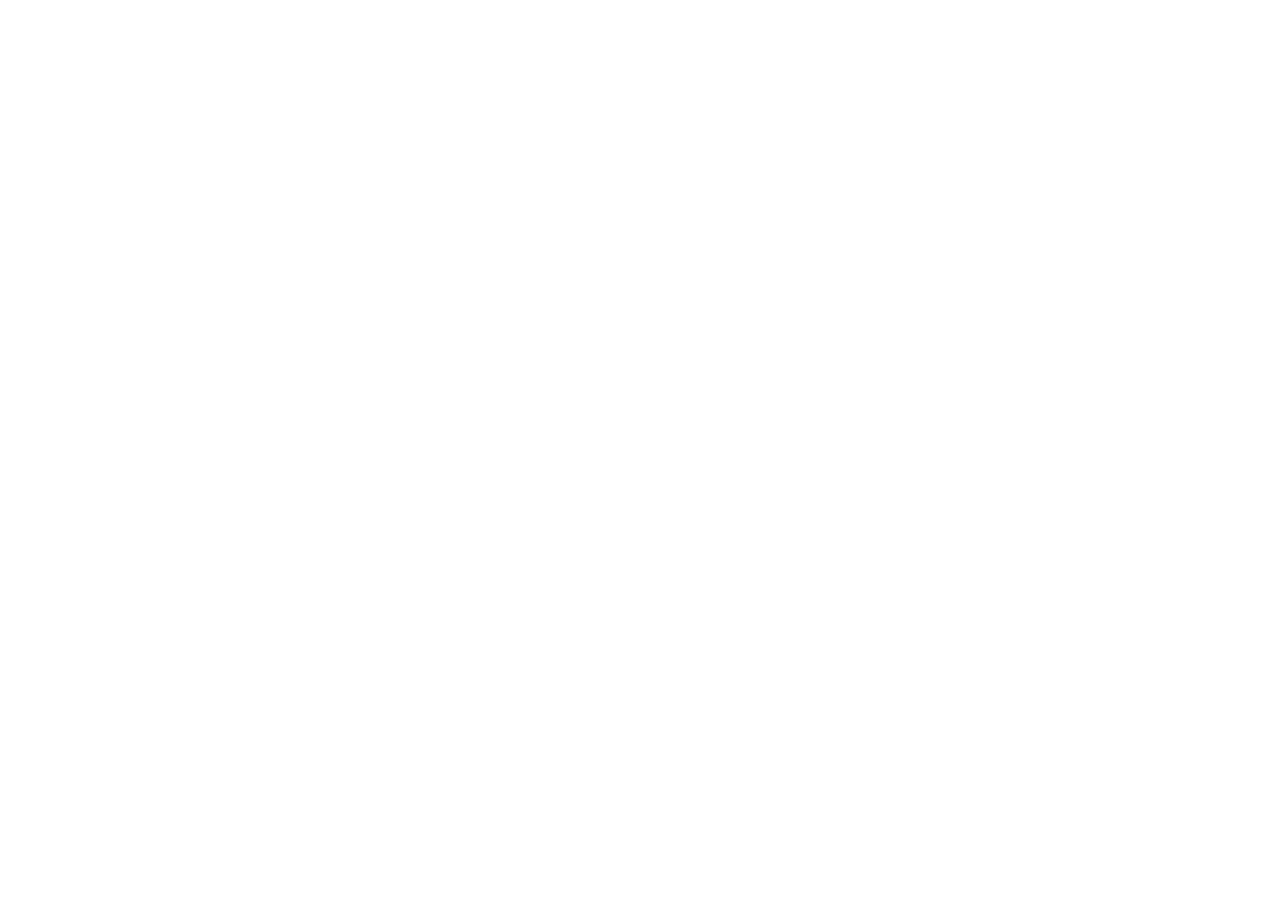
==== index.html @ ed99cd88 "first commit" ====
<!DOCTYPE html>
<html lang="en">
<head>
    <meta charset="UTF-8">
    <meta name="viewport" content="width=device-width, initial-scale=1.0">
    <title>Document</title>
    <link rel="stylesheet" href="styles/style.css">
</head>
<body>
    
</body>
</html>
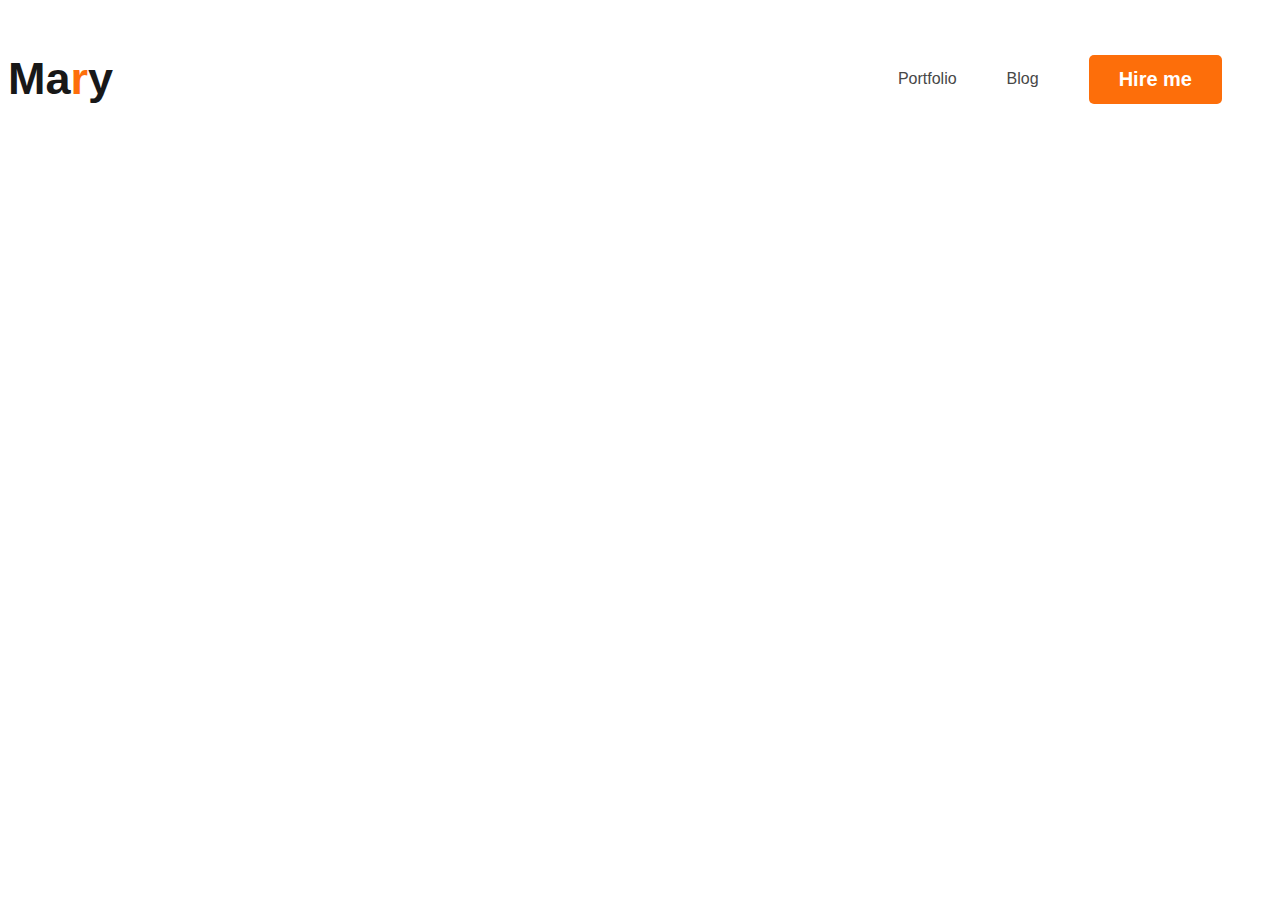
==== commit 27a81c01: "added nav bar" ====
--- a/index.html
+++ b/index.html
@@ -3,10 +3,32 @@
 <head>
     <meta charset="UTF-8">
     <meta name="viewport" content="width=device-width, initial-scale=1.0">
-    <title>Document</title>
+    <title>Web developer</title>
+    
+    <link rel="preconnect" href="https://fonts.googleapis.com">
+    <link rel="preconnect" href="https://fonts.gstatic.com" crossorigin>
+    <link href="https://fonts.googleapis.com/css2?family=Open+Sans:wght@800&display=swap" rel="stylesheet">
+
+    
     <link rel="stylesheet" href="styles/style.css">
 </head>
 <body>
-    
+    <header>
+        <nav>
+            <h3 class="nav-title ">Ma<span class="text-primary">r</span>y</h3>
+            <ul>
+                <li><a href="">Portfolio</a></li>
+                <li><a href="">Blog</a></li>
+                <li><button class="btn-primary">Hire me</button></li>
+            </ul>
+        </nav>
+
+    </header>
+    <main>
+
+    </main>
+    <footer>
+
+    </footer>
 </body>
 </html>--- a/styles/style.css
+++ b/styles/style.css
@@ -0,0 +1,41 @@
+/* nav related style */
+.btn-primary{
+    border-radius: 5px;
+    background: #FD6E0A;
+    border:0;
+    color: white;
+    font-size: 20px;
+    font-weight: 700;
+    padding: 13px 30px;
+}
+
+/* share sytles */
+body{
+    font-family: 'Open Sans', sans-serif;
+    font-family: 'Lato', sans-serif;
+}
+.text-primary{
+    color:#FD6E0A;
+}
+nav{
+    display: flex;
+    justify-content: space-between;
+    align-items: center;
+}
+.nav-title{
+    color: #181818;
+    font-size: 45px;
+    font-weight: 800;
+}
+nav > ul {
+    display: flex;
+    align-items: center;
+}
+nav li{
+    list-style: none;
+    margin-right: 50px;
+}
+nav a{
+    text-decoration: none;
+    color: #474747;
+}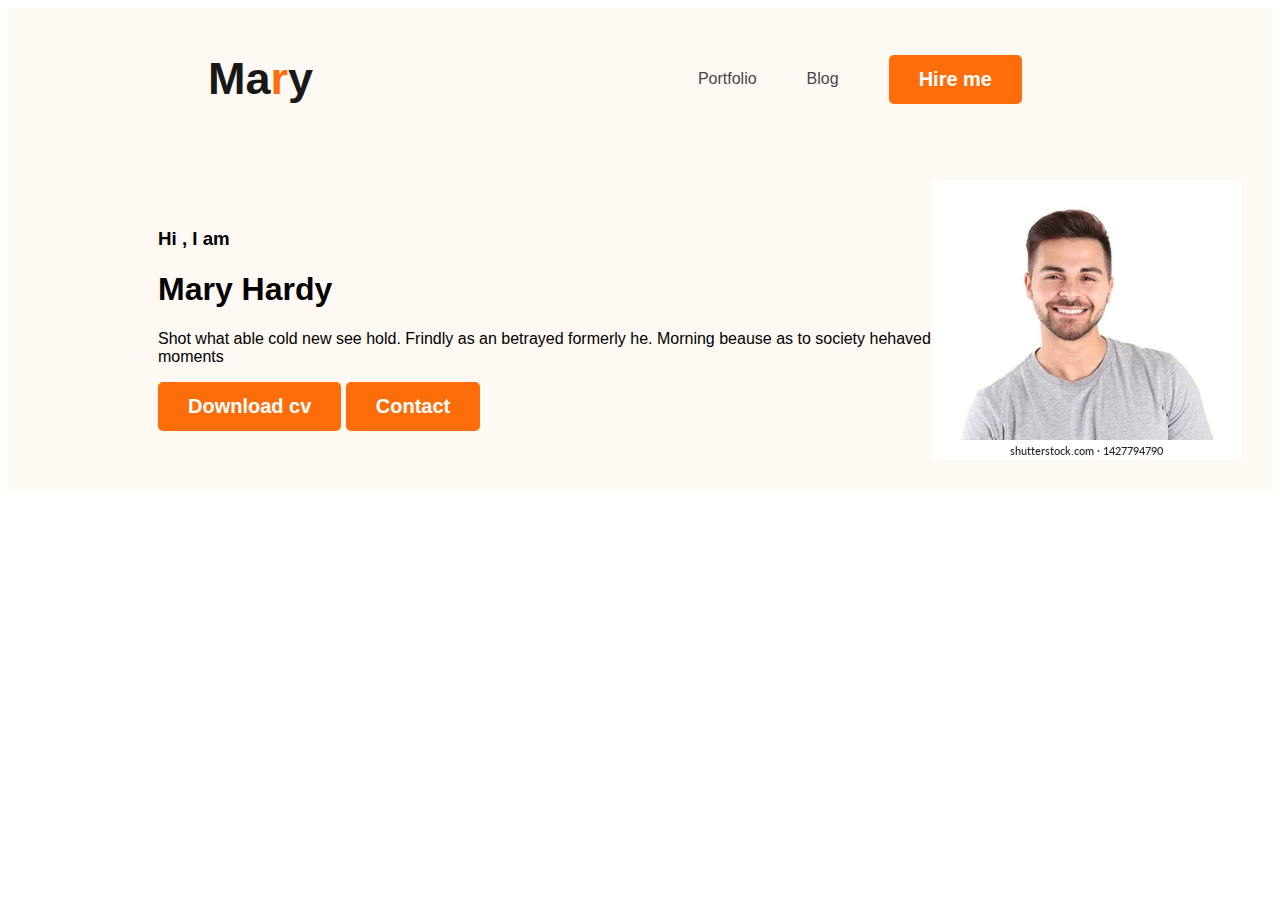
==== commit 25995a86: "Header work" ====
--- a/index.html
+++ b/index.html
@@ -13,7 +13,7 @@
     <link rel="stylesheet" href="styles/style.css">
 </head>
 <body>
-    <header>
+    <header class="header">
         <nav>
             <h3 class="nav-title ">Ma<span class="text-primary">r</span>y</h3>
             <ul>
@@ -22,6 +22,17 @@
                 <li><button class="btn-primary">Hire me</button></li>
             </ul>
         </nav>
+        <div class="banner">
+            <div class="banner-content">
+                <h3 class="banner-greeting">Hi , I am</h3>
+                <h1 class="banner-title"> Mary Hardy</h1>
+                <p>Shot what able cold new see hold. Frindly as an betrayed formerly he. Morning beause as to society hehaved moments</p>
+                <button class="btn-primary">Download cv</button>
+                <button class="btn-primary">Contact</button>
+            </div>
+            <img class="profile-picture" src="images/white.webp" alt="">
+        </div>
+       
 
     </header>
     <main>
--- a/styles/style.css
+++ b/styles/style.css
@@ -21,6 +21,7 @@
     display: flex;
     justify-content: space-between;
     align-items: center;
+    margin: 0 200px;
 }
 .nav-title{
     color: #181818;
@@ -38,4 +39,15 @@
 nav a{
     text-decoration: none;
     color: #474747;
+}
+.header{
+    background-color: #fff8f3;
+}
+.banner{
+    padding: 30px 30px 30px 150px ;
+    display: flex;
+    align-items: center;
+}
+.banner.profile-picture{
+    width: 500px;
 }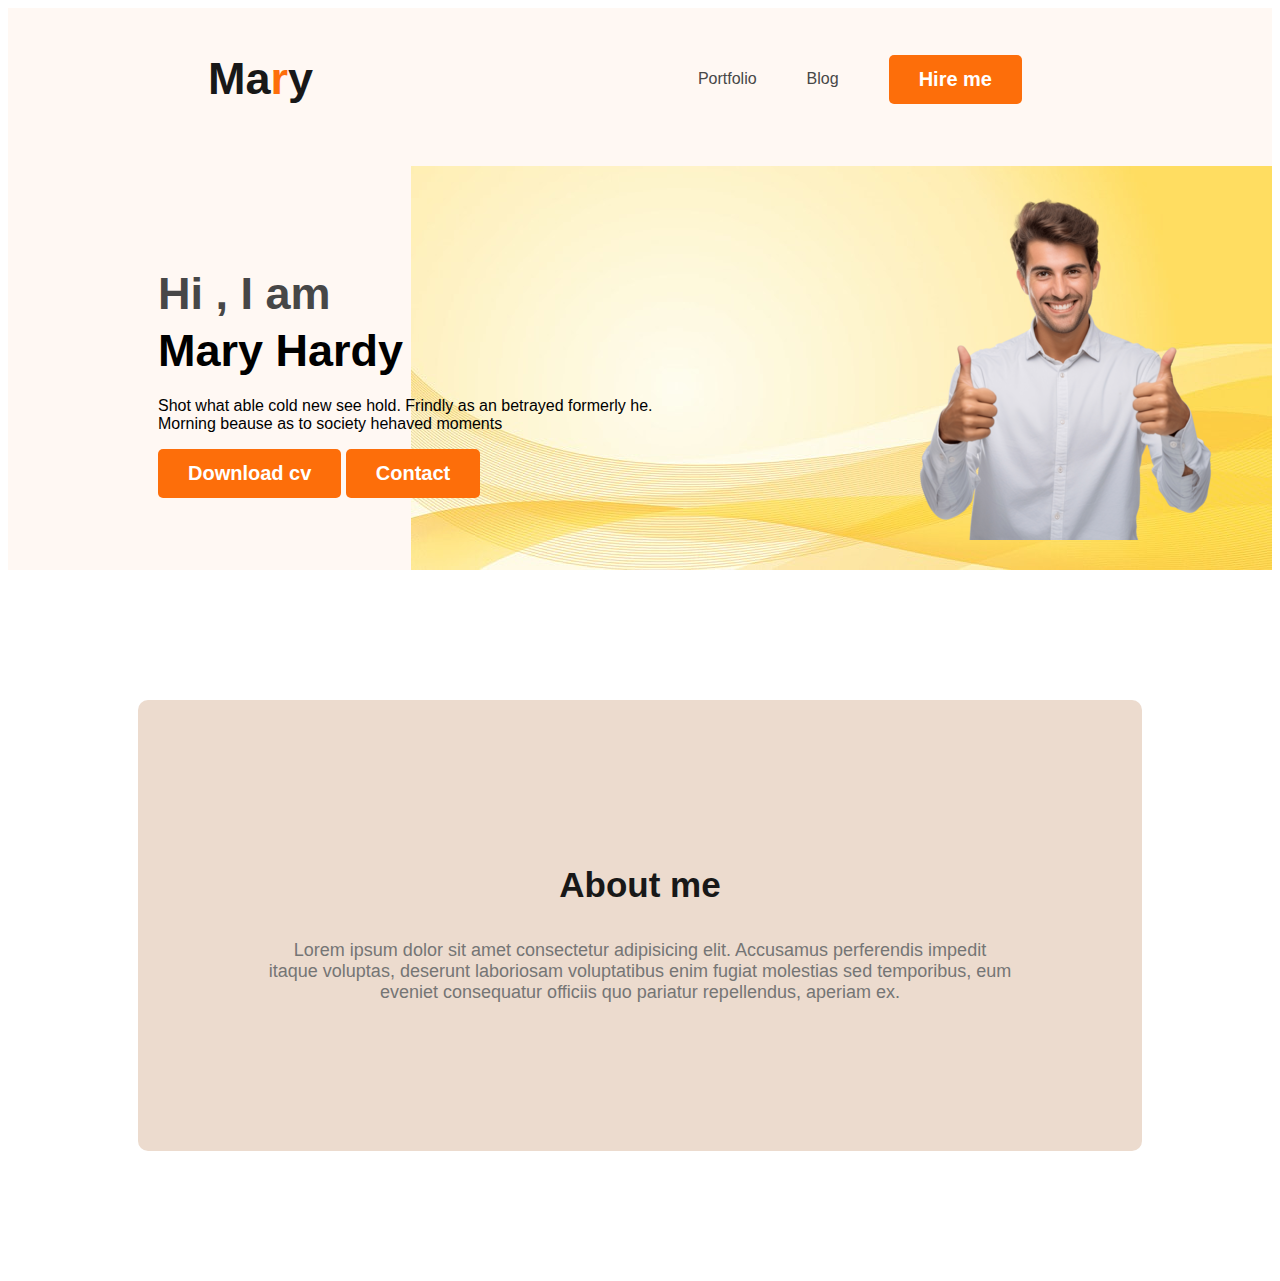
==== commit 69b4be9b: "about section" ====
--- a/index.html
+++ b/index.html
@@ -26,16 +26,20 @@
             <div class="banner-content">
                 <h3 class="banner-greeting">Hi , I am</h3>
                 <h1 class="banner-title"> Mary Hardy</h1>
-                <p>Shot what able cold new see hold. Frindly as an betrayed formerly he. Morning beause as to society hehaved moments</p>
+                <p class="banner-description">Shot what able cold new see hold. Frindly as an betrayed formerly he. Morning beause as to society hehaved moments</p>
                 <button class="btn-primary">Download cv</button>
                 <button class="btn-primary">Contact</button>
             </div>
-            <img class="profile-picture" src="images/white.webp" alt="">
+            <img class="profile-picture" src="images/no background photo.png" alt="">
         </div>
        
 
     </header>
     <main>
+        <section class="about">
+        <h3 class="section-title">About me</h3>
+        <p class="section-description">Lorem ipsum dolor sit amet consectetur adipisicing elit. Accusamus perferendis impedit itaque voluptas, deserunt laboriosam voluptatibus enim fugiat molestias sed temporibus, eum eveniet consequatur officiis quo pariatur repellendus, aperiam ex.</p>
+        </section>
 
     </main>
     <footer>
--- a/styles/style.css
+++ b/styles/style.css
@@ -28,6 +28,18 @@
     font-size: 45px;
     font-weight: 800;
 }
+.section-title{
+    color: #181818;
+    text-align: center;
+    font-size: 35px;
+    font-weight: 700px;
+}
+.section-description {
+    color: #757575;
+    text-align: center;
+    font-size: 18px;
+
+}
 nav > ul {
     display: flex;
     align-items: center;
@@ -42,12 +54,36 @@
 }
 .header{
     background-color: #fff8f3;
+    background-image: url('../images/background.img');
+    background-repeat: no-repeat;
+    background-position: bottom right;
 }
 .banner{
     padding: 30px 30px 30px 150px ;
     display: flex;
     align-items: center;
+    justify-content: space-between;
+}
+.banner-content{
+    max-width: 500px;
 }
 .banner.profile-picture{
     width: 500px;
+}
+.banner-greeting{
+    font-size: 45px;
+     color: #474747;
+     margin-bottom: 0;
+}
+.banner-title{
+    font-size: 45px;
+    font-weight: 700;
+    margin-top: 5px;
+    margin-bottom: 20px;
+}
+.about{
+    padding:130px;
+    border-radius: 10px;
+    background: #ecdbce;
+    margin: 130px ;
 }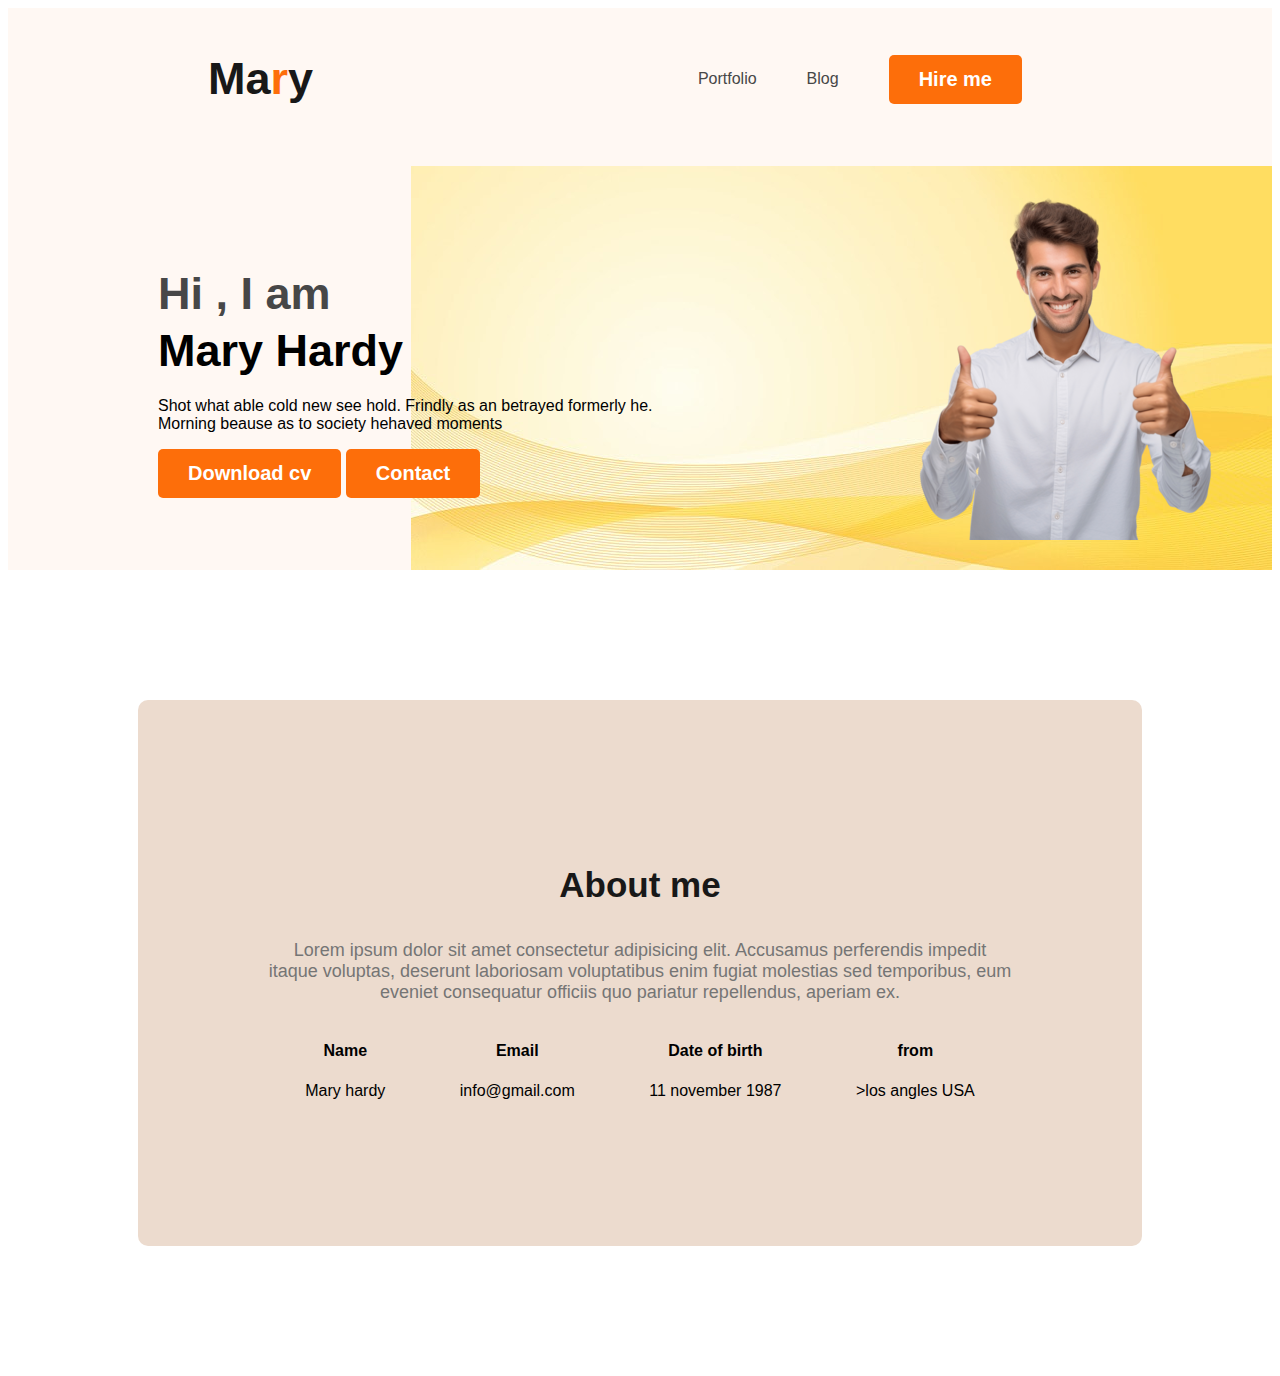
==== commit 65a4e5d3: "about content" ====
--- a/index.html
+++ b/index.html
@@ -39,6 +39,25 @@
         <section class="about">
         <h3 class="section-title">About me</h3>
         <p class="section-description">Lorem ipsum dolor sit amet consectetur adipisicing elit. Accusamus perferendis impedit itaque voluptas, deserunt laboriosam voluptatibus enim fugiat molestias sed temporibus, eum eveniet consequatur officiis quo pariatur repellendus, aperiam ex.</p>
+        <div class="about-info-container">
+            <div class="about-info">
+                <h4 class="info-description"> Name</h4>
+                <p>Mary hardy</p>
+            </div>
+            <div class="about-info">
+                <h4 class="info-description">Email</h4>
+                <p>info@gmail.com</p>
+            </div>
+            <div class="about-info">
+                <h4 class="info-description">Date of birth</h4>
+                <p> 11 november 1987</p>
+            </div>
+            <div class="about-info">
+                <h4 class="info-description">from</h4>
+                <p>>los angles USA</p>
+            </div>
+            
+        </div>
         </section>
 
     </main>
--- a/styles/style.css
+++ b/styles/style.css
@@ -81,9 +81,24 @@
     margin-top: 5px;
     margin-bottom: 20px;
 }
+.main{
+    width: 1140px;
+    margin: auto;
+}
 .about{
     padding:130px;
     border-radius: 10px;
     background: #ecdbce;
     margin: 130px ;
+    }
+    .about-info-container{
+        display: flex;
+        justify-content: space-around;
+    }
+    .about-info{
+        text-align: center;
+    }
+.main{
+    max-width: 1140px;
+    margin: 0 auto;
 }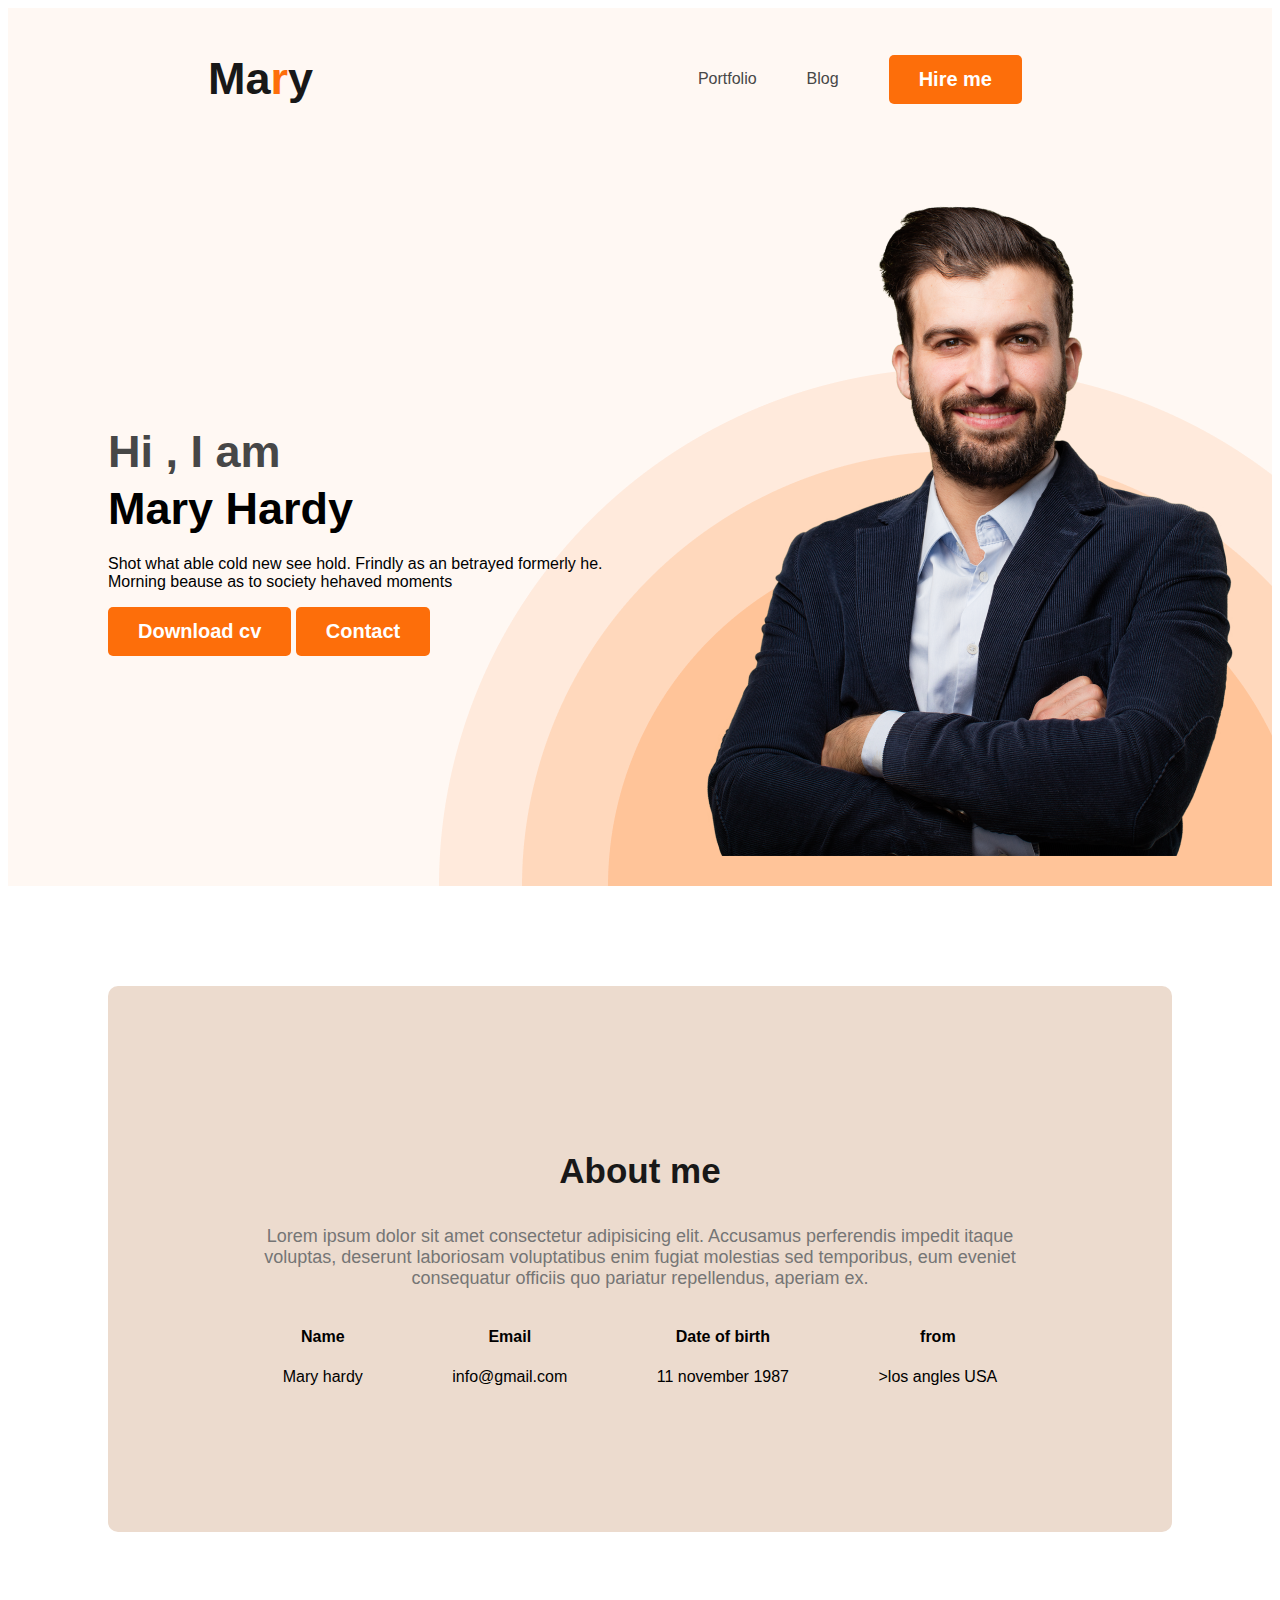
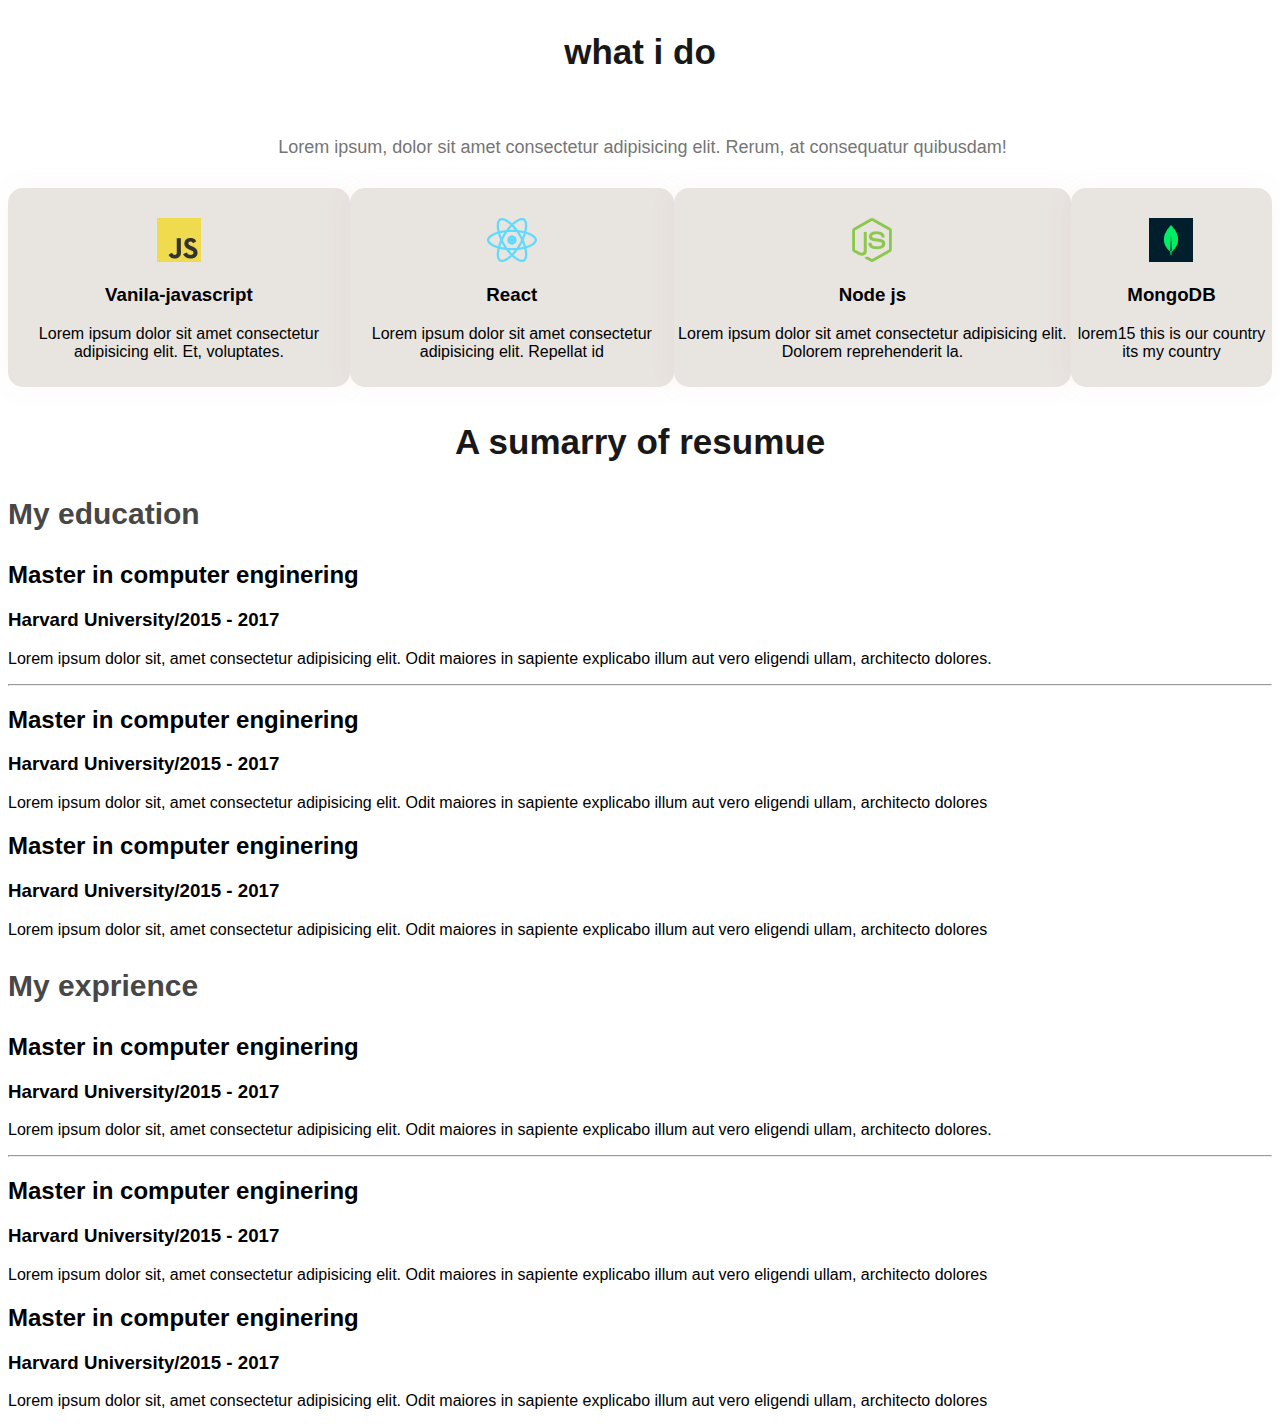
==== commit 7ef74dec: "About i do" ====
--- a/index.html
+++ b/index.html
@@ -30,7 +30,7 @@
                 <button class="btn-primary">Download cv</button>
                 <button class="btn-primary">Contact</button>
             </div>
-            <img class="profile-picture" src="images/no background photo.png" alt="">
+            <img class="profile-picture" src="images/hardy.png" alt="">
         </div>
        
 
@@ -59,6 +59,84 @@
             
         </div>
         </section>
+        <section>
+            <h3 class="section-title">what i do</h3>
+            <p id="what-i-do-description" class="section-description">Lorem ipsum, dolor sit amet consectetur adipisicing elit. Rerum, at consequatur quibusdam!</p>
+        <div class="skills-container">
+            <div class="skill">
+                <img src="images/js (1).png" alt="">
+                <h3 class="skill-title">Vanila-javascript</h3>
+                <p class="skill-description">Lorem ipsum dolor sit amet consectetur adipisicing elit. Et, voluptates.</p>
+            </div>
+            <div class="skill">
+                <img src="images/react (1).png" alt="">
+                <h3 class="skill-title">React</h3>
+                <p class="skill-description">Lorem ipsum dolor sit amet consectetur adipisicing elit. Repellat id </p>
+            </div>
+            <div class="skill">
+                <img src="images/nodejs.png" alt="">
+                <h3 class="skill-title">Node js</h3>
+                <p class="skill-description">Lorem ipsum dolor sit amet consectetur adipisicing elit. Dolorem reprehenderit la.</p>
+            </div>
+            <div class="skill">
+                <img src="images/mongo.png" alt="">
+                <h3 class="skill-title">MongoDB</h3>
+                <p class="skill-description">lorem15 this is our country its my country</p>
+            </div>
+        </div>
+        </section>
+       <!--Resume of summaery--> 
+        <section>
+            <h3 class="section-title">A sumarry of resumue</h3>
+            <div class="resume-conatiner">
+               <div class="resume-column">
+                <h3 class="resume-column-title">My education</h3>
+
+                <div class="resume-item">
+                    <h2 class="resume-item-title">Master in computer enginering
+                    </h2>
+                    <h3 class="resume-item-institue">Harvard University/2015 - 2017</h3>
+                    <p class="resume-item-decription">Lorem ipsum dolor sit, amet consectetur adipisicing elit. Odit maiores in sapiente explicabo illum aut vero eligendi ullam, architecto dolores.</p>
+                </div>
+                <hr>
+
+                <div class="resume-item">
+                    <h2 class="resume-item-title">Master in computer enginering</h2>
+                    <h3 class="resume-item-institue">Harvard University/2015 - 2017</h3>
+                    <p class="resume-item-decription">Lorem ipsum dolor sit, amet consectetur adipisicing elit. Odit maiores in sapiente explicabo illum aut vero eligendi ullam, architecto dolores</p>
+                </div>
+
+                <div class="resume-item">
+                    <h2 class="resume-item-title">Master in computer enginering</h2>
+                    <h3 class="resume-item-institue">Harvard University/2015 - 2017</h3>
+                    <p class="resume-item-decription">Lorem ipsum dolor sit, amet consectetur adipisicing elit. Odit maiores in sapiente explicabo illum aut vero eligendi ullam, architecto dolores</p>
+                </div>
+               </div>
+               <div class="resume-column">
+                <h3 class="resume-column-title">My exprience</h3>
+                <div class="resume-item">
+                    <h2 class="resume-item-title">Master in computer enginering
+                    </h2>
+                    <h3 class="resume-item-institue">Harvard University/2015 - 2017</h3>
+                    <p class="resume-item-decription">Lorem ipsum dolor sit, amet consectetur adipisicing elit. Odit maiores in sapiente explicabo illum aut vero eligendi ullam, architecto dolores.</p>
+                </div>
+                <hr>
+
+                <div class="resume-item">
+                    <h2 class="resume-item-title">Master in computer enginering</h2>
+                    <h3 class="resume-item-institue">Harvard University/2015 - 2017</h3>
+                    <p class="resume-item-decription">Lorem ipsum dolor sit, amet consectetur adipisicing elit. Odit maiores in sapiente explicabo illum aut vero eligendi ullam, architecto dolores</p>
+                </div>
+
+                <div class="resume-item">
+                    <h2 class="resume-item-title">Master in computer enginering</h2>
+                    <h3 class="resume-item-institue">Harvard University/2015 - 2017</h3>
+                    <p class="resume-item-decription">Lorem ipsum dolor sit, amet consectetur adipisicing elit. Odit maiores in sapiente explicabo illum aut vero eligendi ullam, architecto dolores</p>
+                </div>
+               </div>
+               </div>
+            </div>
+        </section>
 
     </main>
     <footer>
--- a/styles/style.css
+++ b/styles/style.css
@@ -1,8 +1,8 @@
 /* nav related style */
-.btn-primary{
+.btn-primary {
     border-radius: 5px;
     background: #FD6E0A;
-    border:0;
+    border: 0;
     color: white;
     font-size: 20px;
     font-weight: 700;
@@ -10,95 +10,140 @@
 }
 
 /* share sytles */
-body{
+body {
     font-family: 'Open Sans', sans-serif;
     font-family: 'Lato', sans-serif;
 }
-.text-primary{
-    color:#FD6E0A;
+
+.text-primary {
+    color: #FD6E0A;
 }
-nav{
+
+nav {
     display: flex;
     justify-content: space-between;
     align-items: center;
     margin: 0 200px;
 }
-.nav-title{
+
+.nav-title {
     color: #181818;
     font-size: 45px;
     font-weight: 800;
 }
-.section-title{
+
+.section-title {
     color: #181818;
     text-align: center;
     font-size: 35px;
     font-weight: 700px;
 }
+
 .section-description {
     color: #757575;
     text-align: center;
     font-size: 18px;
 
 }
-nav > ul {
+
+nav>ul {
     display: flex;
     align-items: center;
 }
-nav li{
+
+nav li {
     list-style: none;
     margin-right: 50px;
 }
-nav a{
+
+nav a {
     text-decoration: none;
     color: #474747;
 }
-.header{
+
+.header {
     background-color: #fff8f3;
-    background-image: url('../images/background.img');
+    background-image: url('../images/header_bg.png');
     background-repeat: no-repeat;
     background-position: bottom right;
 }
-.banner{
-    padding: 30px 30px 30px 150px ;
+
+.banner {
+    padding: 30px 30px 30px 100px;
     display: flex;
     align-items: center;
     justify-content: space-between;
 }
-.banner-content{
+
+.banner-content {
     max-width: 500px;
 }
-.banner.profile-picture{
+
+.banner.profile-picture {
     width: 500px;
 }
-.banner-greeting{
+
+.banner-greeting {
     font-size: 45px;
-     color: #474747;
-     margin-bottom: 0;
+    color: #474747;
+    margin-bottom: 0;
 }
-.banner-title{
+
+.banner-title {
     font-size: 45px;
     font-weight: 700;
     margin-top: 5px;
     margin-bottom: 20px;
 }
-.main{
+
+.main {
     width: 1140px;
     margin: auto;
 }
-.about{
-    padding:130px;
+
+.about {
+    padding: 130px;
     border-radius: 10px;
     background: #ecdbce;
-    margin: 130px ;
-    }
-    .about-info-container{
-        display: flex;
-        justify-content: space-around;
-    }
-    .about-info{
-        text-align: center;
-    }
-.main{
+    margin: 100px;
+}
+
+.about-info-container {
+    display: flex;
+    justify-content: space-around;
+}
+
+.about-info {
+    text-align: center;
+}
+.skills-container{
+    display: flex;
+    text-align: center;
+}
+.display-description{
+    padding: 70px;
+    gap: 24px;
+}
+.skill{
+    padding: 30px 0px 10px 0px;
+    border-radius: 15px;
+    background: #e8e4e0;
+    box-shadow: 0px 0px 30px 0px rgba(207, 94, 94, 0.06);
+
+}
+
+.resume-column-title{
+    color: #474747;
+    font-size: 30px;
+    font-weight: 700;
+}  
+
+#what-i-do-description{
+    padding: 30px 30px 10px 15px;
+    text-align: center;
+    margin: 0px 0px 20px 20px;
+}
+.main {
     max-width: 1140px;
     margin: 0 auto;
 }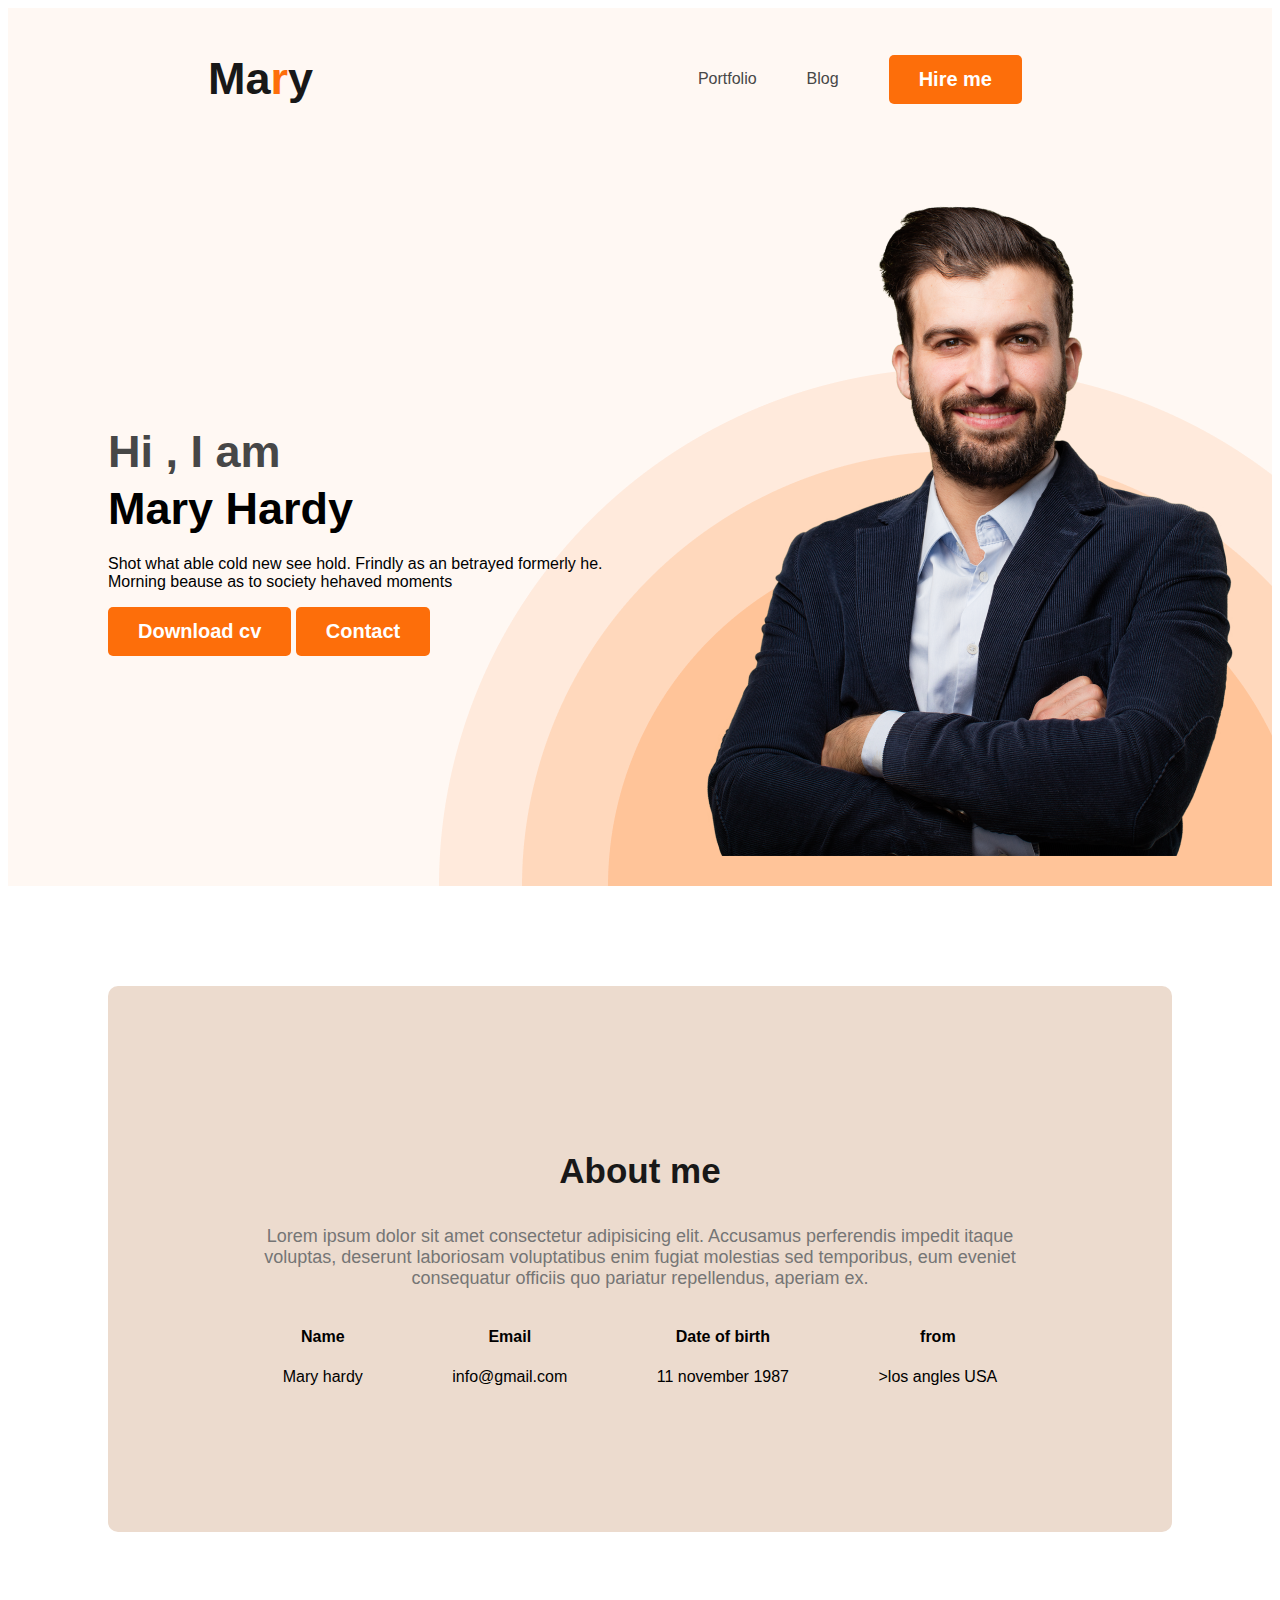
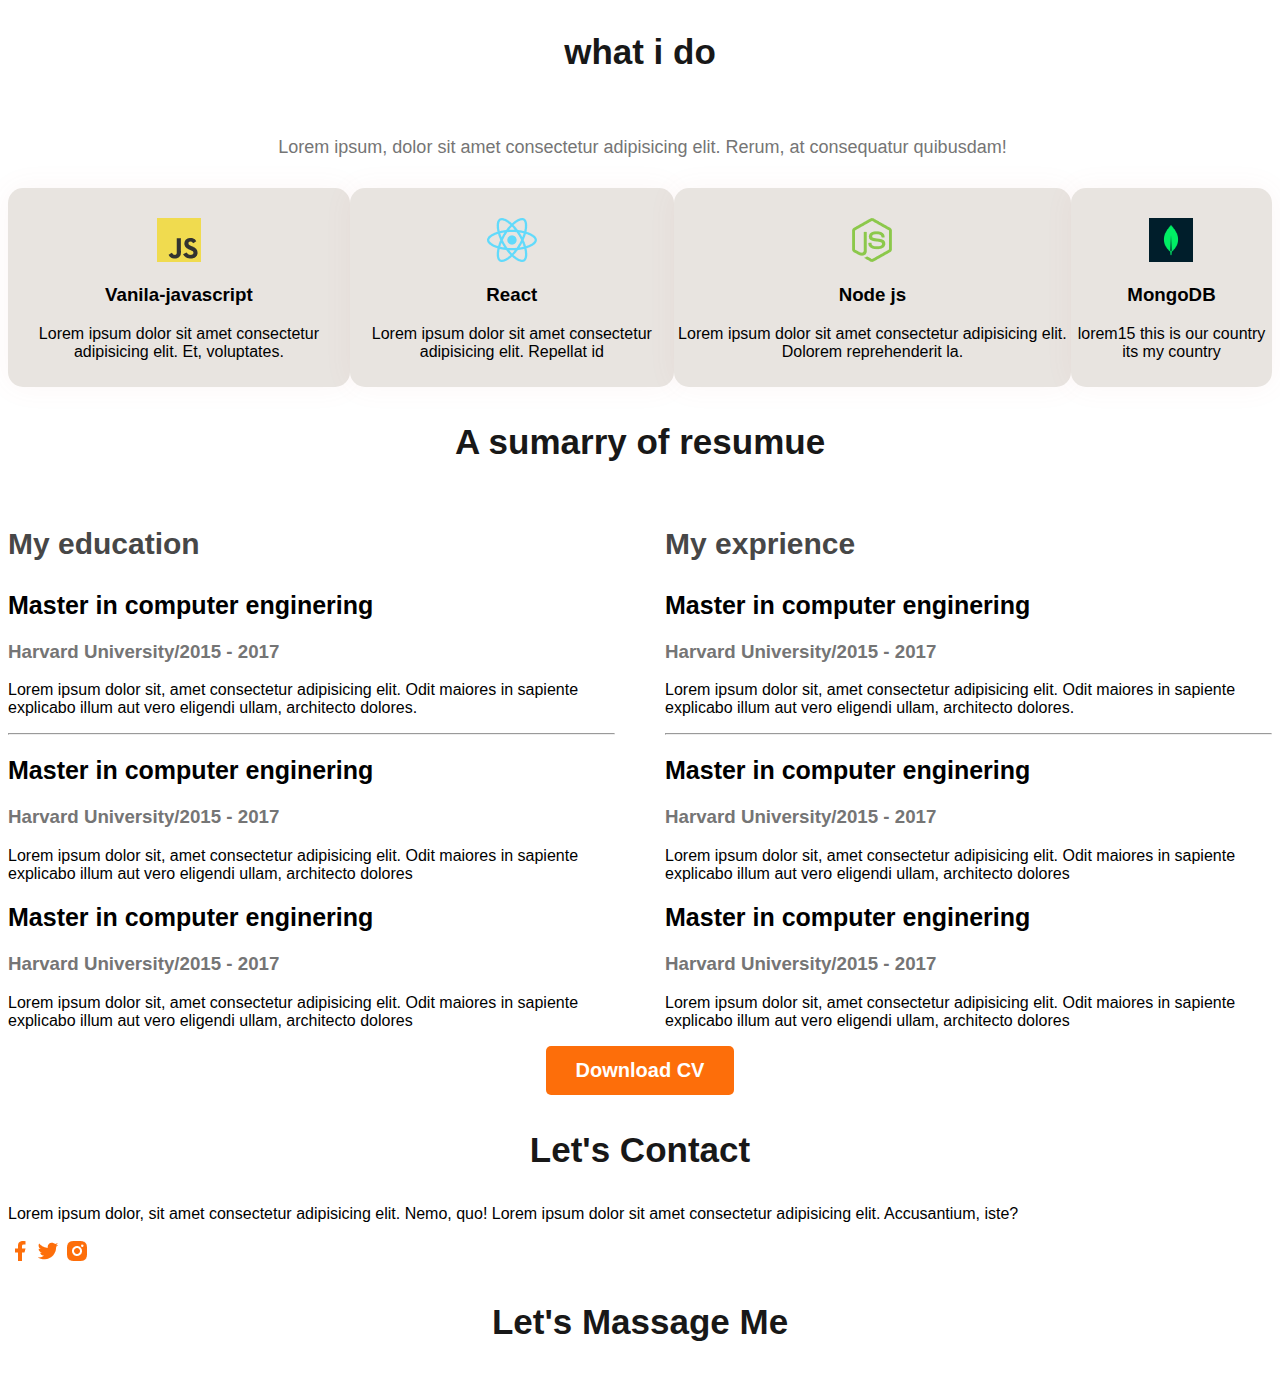
==== commit f7334fe8: "footer" ====
--- a/index.html
+++ b/index.html
@@ -88,7 +88,7 @@
        <!--Resume of summaery--> 
         <section>
             <h3 class="section-title">A sumarry of resumue</h3>
-            <div class="resume-conatiner">
+            <div class="resume-container">
                <div class="resume-column">
                 <h3 class="resume-column-title">My education</h3>
 
@@ -135,12 +135,26 @@
                 </div>
                </div>
                </div>
+               <div class="download-cv">
+                <button class="btn-primary">Download CV</button>
+               </div>
+            
             </div>
         </section>
 
     </main>
     <footer>
-
+     <div class="footer-column">
+        <h3 class="section-title">Let's Contact</h3>
+        <p class="section-decription">Lorem ipsum dolor, sit amet consectetur adipisicing elit. Nemo, quo! Lorem ipsum dolor sit amet consectetur adipisicing elit. Accusantium, iste?</p>
+        <div class="social-links">
+            <a href=""><img src="images/facebook.png" alt=""></a>
+            <a href=""><img src="images/twitter.png" alt=""></a>
+            <a href=""><img src="images/insta.png" alt=""></a>
+        </div>
+     <div class="footer-column">
+        <h3 class="section-title">Let's Massage Me</h3>
+     </div>
     </footer>
 </body>
 </html>--- a/styles/style.css
+++ b/styles/style.css
@@ -146,4 +146,27 @@
 .main {
     max-width: 1140px;
     margin: 0 auto;
-}+}
+.resume-column-title{
+    color: #474747;
+    font-size: 30px;
+    font-weight: 700;
+}.resume-container{
+    display: flex;
+    gap: 50px;
+}
+.resume-item-title {
+    
+    font-size: 25px;
+    font-weight: 700;
+}
+.resume-item-description ,.resume-item-institue {
+    color: #757575;
+}
+.download-cv{
+    text-align: center;
+}
+.footer{
+    display: flex;
+    background-color: #e8e4e0;
+}
